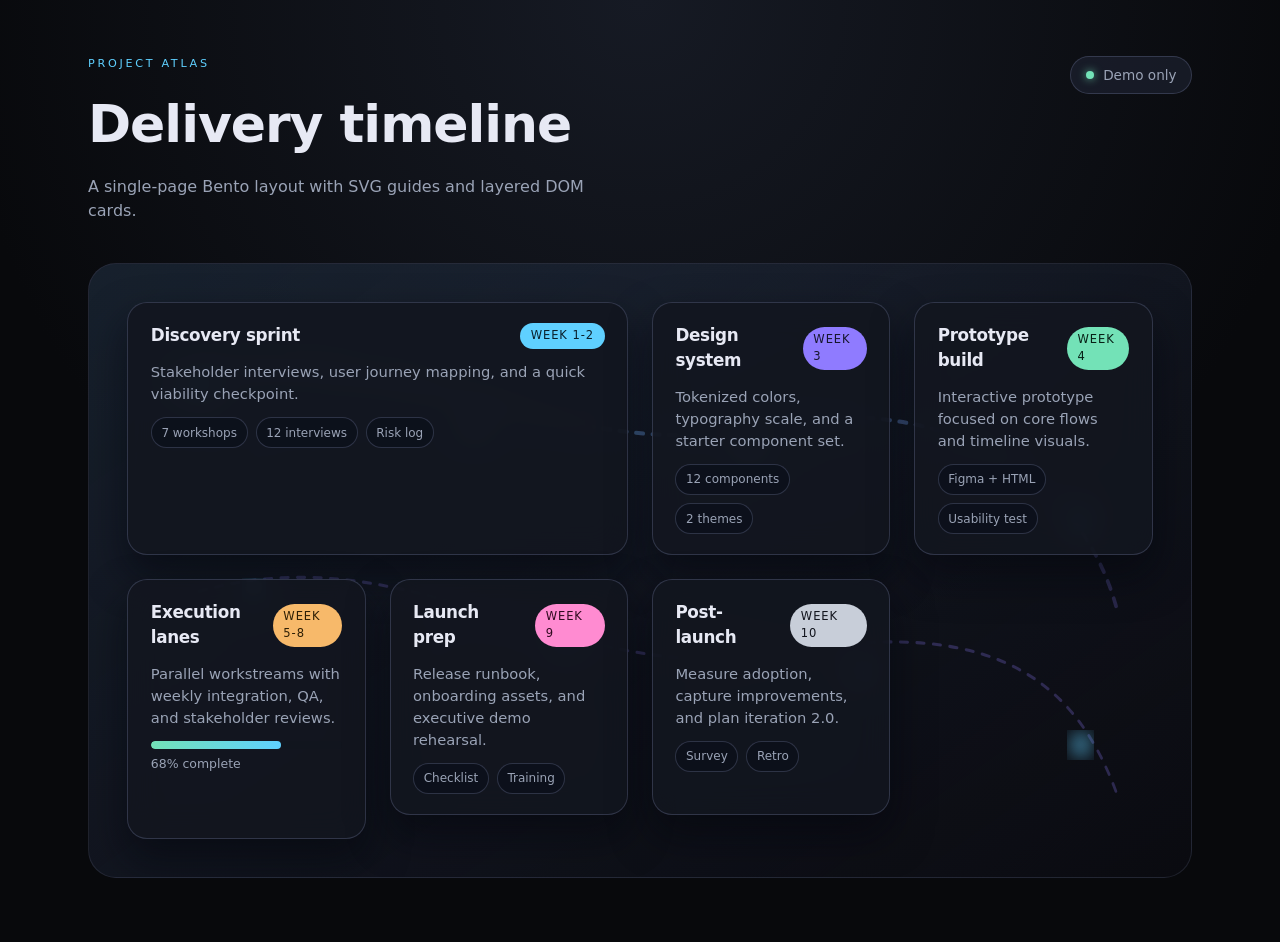
==== index.html @ 45e87249 "Add initial implementation of interactive timeline for ERP project - Created index.html to structure" ====
<!doctype html>
<html lang="en">
  <head>
    <meta charset="UTF-8" />
    <meta name="viewport" content="width=device-width, initial-scale=1" />
    <title>Timeline Bento Demo</title>
    <link rel="stylesheet" href="styles.css" />
  </head>
  <body>
    <div class="page">
      <header class="page__header">
        <div>
          <p class="eyebrow">Project Atlas</p>
          <h1>Delivery timeline</h1>
          <p class="subtitle">
            A single-page Bento layout with SVG guides and layered DOM cards.
          </p>
        </div>
        <div class="status">
          <span class="status__dot" aria-hidden="true"></span>
          <span class="status__text">Demo only</span>
        </div>
      </header>

      <main class="bento">
        <section class="bento__canvas" aria-hidden="true">
          <svg
            class="timeline-svg"
            viewBox="0 0 1200 600"
            preserveAspectRatio="none"
          >
            <defs>
              <linearGradient id="glow" x1="0" x2="1" y1="0" y2="1">
                <stop offset="0%" stop-color="#5fd0ff" stop-opacity="0.8" />
                <stop offset="100%" stop-color="#8f7bff" stop-opacity="0.3" />
              </linearGradient>
              <filter id="soft-blur" x="-20%" y="-20%" width="140%" height="140%">
                <feGaussianBlur in="SourceGraphic" stdDeviation="10" />
              </filter>
            </defs>
            <path
              class="timeline-svg__path"
              d="M 80 120 C 320 60, 520 200, 720 160 S 1080 200, 1120 340"
            />
            <path
              class="timeline-svg__path timeline-svg__path--secondary"
              d="M 120 320 C 360 260, 520 420, 760 380 S 1080 420, 1120 520"
            />
            <circle class="timeline-svg__node" cx="120" cy="120" r="10" />
            <circle class="timeline-svg__node" cx="420" cy="160" r="8" />
            <circle class="timeline-svg__node" cx="720" cy="180" r="9" />
            <circle class="timeline-svg__node" cx="1080" cy="250" r="10" />
            <circle class="timeline-svg__node" cx="180" cy="320" r="9" />
            <circle class="timeline-svg__node" cx="520" cy="370" r="8" />
            <circle class="timeline-svg__node" cx="840" cy="400" r="9" />
            <circle class="timeline-svg__node" cx="1080" cy="470" r="10" />
            <rect
              class="timeline-svg__glow"
              x="0"
              y="0"
              width="1200"
              height="600"
            />
          </svg>
        </section>

        <section class="bento__cards" aria-label="Timeline snapshots">
          <article class="card card--wide">
            <header class="card__header">
              <h2>Discovery sprint</h2>
              <span class="pill pill--blue">Week 1-2</span>
            </header>
            <p class="card__body">
              Stakeholder interviews, user journey mapping, and a quick viability
              checkpoint.
            </p>
            <div class="card__footer">
              <span class="chip">7 workshops</span>
              <span class="chip">12 interviews</span>
              <span class="chip">Risk log</span>
            </div>
          </article>

          <article class="card">
            <header class="card__header">
              <h2>Design system</h2>
              <span class="pill pill--purple">Week 3</span>
            </header>
            <p class="card__body">
              Tokenized colors, typography scale, and a starter component set.
            </p>
            <div class="card__footer">
              <span class="chip">12 components</span>
              <span class="chip">2 themes</span>
            </div>
          </article>

          <article class="card">
            <header class="card__header">
              <h2>Prototype build</h2>
              <span class="pill pill--green">Week 4</span>
            </header>
            <p class="card__body">
              Interactive prototype focused on core flows and timeline visuals.
            </p>
            <div class="card__footer">
              <span class="chip">Figma + HTML</span>
              <span class="chip">Usability test</span>
            </div>
          </article>

          <article class="card card--tall">
            <header class="card__header">
              <h2>Execution lanes</h2>
              <span class="pill pill--amber">Week 5-8</span>
            </header>
            <p class="card__body">
              Parallel workstreams with weekly integration, QA, and stakeholder
              reviews.
            </p>
            <div class="card__progress">
              <div class="card__progress-bar">
                <span data-width="68%"></span>
              </div>
              <span class="card__progress-label">68% complete</span>
            </div>
          </article>

          <article class="card">
            <header class="card__header">
              <h2>Launch prep</h2>
              <span class="pill pill--pink">Week 9</span>
            </header>
            <p class="card__body">
              Release runbook, onboarding assets, and executive demo rehearsal.
            </p>
            <div class="card__footer">
              <span class="chip">Checklist</span>
              <span class="chip">Training</span>
            </div>
          </article>

          <article class="card">
            <header class="card__header">
              <h2>Post-launch</h2>
              <span class="pill pill--gray">Week 10</span>
            </header>
            <p class="card__body">
              Measure adoption, capture improvements, and plan iteration 2.0.
            </p>
            <div class="card__footer">
              <span class="chip">Survey</span>
              <span class="chip">Retro</span>
            </div>
          </article>
        </section>
      </main>
    </div>

    <script type="module" src="main.js"></script>
  </body>
</html>
---- styles.css ----
@layer reset, base, layout, components, utilities;

@layer reset {
  *,
  *::before,
  *::after {
    box-sizing: border-box;
  }

  * {
    margin: 0;
    padding: 0;
  }

  body {
    min-height: 100vh;
  }

  img,
  svg {
    display: block;
    max-width: 100%;
  }
}

@layer base {
  :root {
    color-scheme: dark;
    --bg: #0b0c10;
    --panel: rgba(19, 22, 31, 0.88);
    --panel-soft: rgba(30, 35, 50, 0.65);
    --border: rgba(120, 130, 170, 0.3);
    --text: #e7e9f4;
    --muted: #9aa3b6;
    --accent-blue: #5fd0ff;
    --accent-purple: #8f7bff;
    --accent-green: #73e2b7;
    --accent-amber: #f7b96a;
    --accent-pink: #ff8bd1;
    --shadow: 0 20px 40px rgba(3, 5, 12, 0.55);
    font-family: "Inter", "Segoe UI", system-ui, sans-serif;
  }

  body {
    background: radial-gradient(circle at top, #161a24, #08090c 60%);
    color: var(--text);
    line-height: 1.5;
  }

  h1,
  h2 {
    letter-spacing: -0.02em;
  }

  h1 {
    font-size: clamp(2rem, 3vw + 1rem, 3.25rem);
  }

  h2 {
    font-size: 1.05rem;
  }

  p {
    color: var(--muted);
  }
}

@layer layout {
  .page {
    max-width: 1200px;
    margin: 0 auto;
    padding: 3.5rem clamp(1.5rem, 4vw, 3rem) 4rem;
  }

  .page__header {
    display: flex;
    justify-content: space-between;
    align-items: flex-start;
    gap: 2rem;
    margin-bottom: 2.5rem;
  }

  .bento {
    position: relative;
    display: grid;
    border-radius: 28px;
    padding: clamp(1.5rem, 3vw, 2.5rem);
    background: linear-gradient(145deg, rgba(25, 30, 45, 0.6), transparent);
    border: 1px solid rgba(120, 130, 170, 0.2);
    overflow: hidden;
  }

  .bento__canvas {
    position: absolute;
    inset: 0;
    z-index: 0;
  }

  .bento__cards {
    position: relative;
    z-index: 1;
    display: grid;
    gap: 1.5rem;
    grid-template-columns: repeat(auto-fit, minmax(220px, 1fr));
  }
}

@layer components {
  .eyebrow {
    text-transform: uppercase;
    letter-spacing: 0.24em;
    font-size: 0.7rem;
    color: var(--accent-blue);
    margin-bottom: 0.75rem;
  }

  .subtitle {
    max-width: 32rem;
    margin-top: 0.75rem;
  }

  .status {
    display: inline-flex;
    align-items: center;
    gap: 0.6rem;
    padding: 0.5rem 0.9rem;
    border-radius: 999px;
    background: var(--panel-soft);
    border: 1px solid var(--border);
    font-size: 0.85rem;
    color: var(--muted);
  }

  .status__dot {
    width: 0.5rem;
    height: 0.5rem;
    border-radius: 50%;
    background: var(--accent-green);
    box-shadow: 0 0 8px rgba(115, 226, 183, 0.8);
  }

  .card {
    display: flex;
    flex-direction: column;
    gap: 0.75rem;
    background: var(--panel);
    border-radius: 20px;
    padding: 1.25rem 1.4rem;
    border: 1px solid var(--border);
    box-shadow: var(--shadow);
    -webkit-backdrop-filter: blur(16px);
    backdrop-filter: blur(16px);
  }

  .card--wide {
    grid-column: span 2;
  }

  .card--tall {
    grid-row: span 2;
  }

  .card__header {
    display: flex;
    align-items: center;
    justify-content: space-between;
    gap: 0.75rem;
  }

  .card__body {
    font-size: 0.92rem;
  }

  .pill {
    padding: 0.2rem 0.6rem;
    border-radius: 999px;
    font-size: 0.72rem;
    border: 1px solid transparent;
    text-transform: uppercase;
    letter-spacing: 0.08em;
  }

  .pill--blue {
    color: #0a1f2b;
    background: var(--accent-blue);
  }

  .pill--purple {
    color: #16162c;
    background: var(--accent-purple);
  }

  .pill--green {
    color: #072016;
    background: var(--accent-green);
  }

  .pill--amber {
    color: #2e1f05;
    background: var(--accent-amber);
  }

  .pill--pink {
    color: #2f0a1f;
    background: var(--accent-pink);
  }

  .pill--gray {
    color: #12141d;
    background: #c8ced9;
  }

  .card__footer {
    display: flex;
    flex-wrap: wrap;
    gap: 0.5rem;
  }

  .chip {
    padding: 0.35rem 0.6rem;
    border-radius: 999px;
    border: 1px solid var(--border);
    background: rgba(12, 16, 26, 0.7);
    font-size: 0.75rem;
    color: var(--muted);
  }

  .card__progress {
    display: flex;
    flex-direction: column;
    gap: 0.4rem;
  }

  .card__progress-bar {
    position: relative;
    height: 8px;
    border-radius: 999px;
    background: rgba(18, 22, 32, 0.8);
    overflow: hidden;
  }

  .card__progress-bar span {
    position: absolute;
    inset: 0;
    width: 0;
    background: linear-gradient(90deg, var(--accent-green), var(--accent-blue));
    border-radius: 999px;
  }

  .card__progress-label {
    font-size: 0.78rem;
    color: var(--muted);
  }

  .timeline-svg {
    width: 100%;
    height: 100%;
  }

  .timeline-svg__path {
    fill: none;
    stroke: url(#glow);
    stroke-width: 4;
    stroke-linecap: round;
    stroke-dasharray: 8 10;
    opacity: 0.7;
  }

  .timeline-svg__path--secondary {
    stroke: rgba(143, 123, 255, 0.5);
    stroke-width: 3;
    opacity: 0.5;
  }

  .timeline-svg__node {
    fill: var(--accent-blue);
    opacity: 0.85;
    filter: url(#soft-blur);
  }

  .timeline-svg__glow {
    fill: url(#glow);
    opacity: 0.07;
  }
}

@layer utilities {
  @media (max-width: 900px) {
    .page__header {
      flex-direction: column;
      align-items: flex-start;
    }
  }

  @media (max-width: 760px) {
    .card--wide {
      grid-column: auto;
    }

    .card--tall {
      grid-row: auto;
    }
  }
}
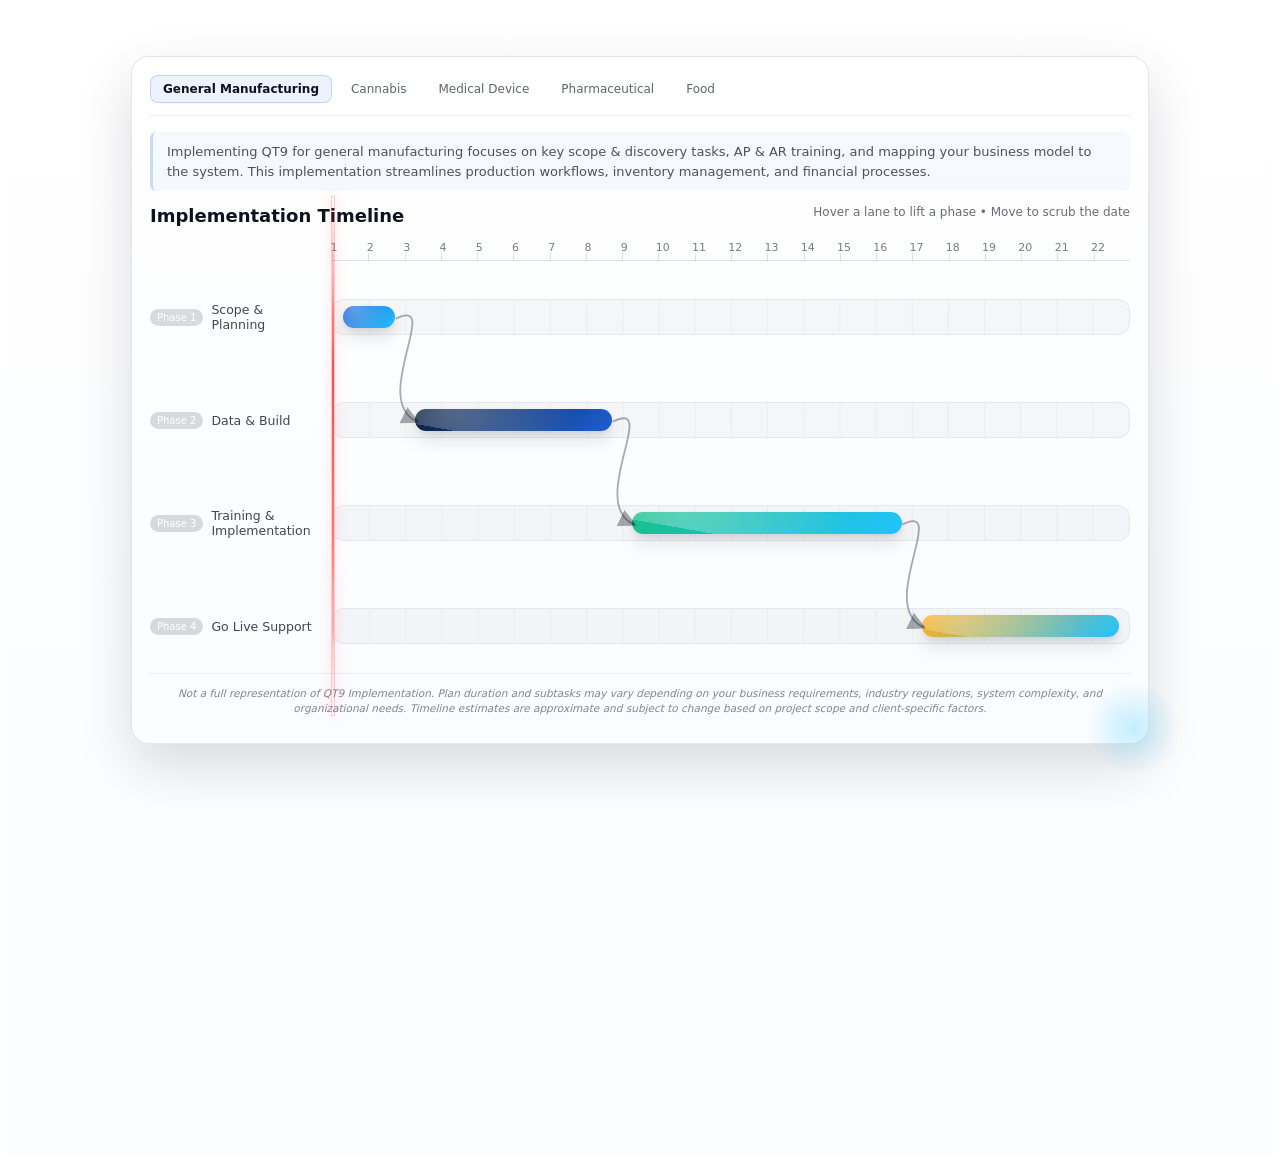
==== commit 813b6a4a: "Refactor ERP implementation timeline interface and enhance functionality - Updated index.html to ref" ====
--- a/index.html
+++ b/index.html
@@ -3,158 +3,119 @@
   <head>
     <meta charset="UTF-8" />
     <meta name="viewport" content="width=device-width, initial-scale=1" />
-    <title>Timeline Bento Demo</title>
+    <title>ERP Implementation Timeline</title>
     <link rel="stylesheet" href="styles.css" />
   </head>
   <body>
-    <div class="page">
-      <header class="page__header">
-        <div>
-          <p class="eyebrow">Project Atlas</p>
-          <h1>Delivery timeline</h1>
-          <p class="subtitle">
-            A single-page Bento layout with SVG guides and layered DOM cards.
-          </p>
+    <div class="qt9-page-wrap">
+      <div class="qt9-timeline-card" role="img" aria-label="Interactive implementation timeline mockup with four phases across weeks.">
+        <div class="qt9-tabs">
+          <button class="qt9-tab active" data-type="general">General Manufacturing</button>
+          <button class="qt9-tab" data-type="cannabis">Cannabis</button>
+          <button class="qt9-tab" data-type="medical">Medical Device</button>
+          <button class="qt9-tab" data-type="pharma">Pharmaceutical</button>
+          <button class="qt9-tab" data-type="food">Food</button>
         </div>
-        <div class="status">
-          <span class="status__dot" aria-hidden="true"></span>
-          <span class="status__text">Demo only</span>
+        <div class="qt9-description" id="implementation-description">
+          <!-- Dynamically populated -->
         </div>
-      </header>
+        <div class="qt9-card-header">
+          <div class="qt9-title">Implementation Timeline</div>
+          <div class="qt9-subtitle">Hover a lane to lift a phase • Move to scrub the date</div>
+        </div>
 
-      <main class="bento">
-        <section class="bento__canvas" aria-hidden="true">
-          <svg
-            class="timeline-svg"
-            viewBox="0 0 1200 600"
-            preserveAspectRatio="none"
-          >
-            <defs>
-              <linearGradient id="glow" x1="0" x2="1" y1="0" y2="1">
-                <stop offset="0%" stop-color="#5fd0ff" stop-opacity="0.8" />
-                <stop offset="100%" stop-color="#8f7bff" stop-opacity="0.3" />
-              </linearGradient>
-              <filter id="soft-blur" x="-20%" y="-20%" width="140%" height="140%">
-                <feGaussianBlur in="SourceGraphic" stdDeviation="10" />
-              </filter>
-            </defs>
-            <path
-              class="timeline-svg__path"
-              d="M 80 120 C 320 60, 520 200, 720 160 S 1080 200, 1120 340"
-            />
-            <path
-              class="timeline-svg__path timeline-svg__path--secondary"
-              d="M 120 320 C 360 260, 520 420, 760 380 S 1080 420, 1120 520"
-            />
-            <circle class="timeline-svg__node" cx="120" cy="120" r="10" />
-            <circle class="timeline-svg__node" cx="420" cy="160" r="8" />
-            <circle class="timeline-svg__node" cx="720" cy="180" r="9" />
-            <circle class="timeline-svg__node" cx="1080" cy="250" r="10" />
-            <circle class="timeline-svg__node" cx="180" cy="320" r="9" />
-            <circle class="timeline-svg__node" cx="520" cy="370" r="8" />
-            <circle class="timeline-svg__node" cx="840" cy="400" r="9" />
-            <circle class="timeline-svg__node" cx="1080" cy="470" r="10" />
-            <rect
-              class="timeline-svg__glow"
-              x="0"
-              y="0"
-              width="1200"
-              height="600"
-            />
-          </svg>
-        </section>
+        <!-- Week ticks (start inline with the chart lanes) -->
+        <div class="qt9-axis" aria-hidden="true">
+          <div class="qt9-axis-spacer"></div>
+          <div class="qt9-ticks" id="week-ticks">
+            <!-- Dynamically generated -->
+          </div>
+        </div>
 
-        <section class="bento__cards" aria-label="Timeline snapshots">
-          <article class="card card--wide">
-            <header class="card__header">
-              <h2>Discovery sprint</h2>
-              <span class="pill pill--blue">Week 1-2</span>
-            </header>
-            <p class="card__body">
-              Stakeholder interviews, user journey mapping, and a quick viability
-              checkpoint.
-            </p>
-            <div class="card__footer">
-              <span class="chip">7 workshops</span>
-              <span class="chip">12 interviews</span>
-              <span class="chip">Risk log</span>
+        <!-- Bars -->
+        <div class="qt9-bars">
+          <div class="qt9-row">
+            <div class="qt9-label">
+              <span class="qt9-bar-chip">Phase 1</span>
+              Scope &amp; Planning
             </div>
-          </article>
+            <div class="qt9-lane" data-phase="1">
+              <!-- Phase 1: 2 weeks -->
+              <div class="qt9-swimlane-hitbox" style="--start:0; --span:2;" aria-hidden="true"></div>
+              <div class="qt9-bar bar-1" style="--start:0; --span:2;">
+                <div class="qt9-bar-glint" aria-hidden="true"></div>
+              </div>
+              <div class="qt9-subtasks" data-phase="1">
+                <!-- Dynamically populated -->
+              </div>
+            </div>
+          </div>
 
-          <article class="card">
-            <header class="card__header">
-              <h2>Design system</h2>
-              <span class="pill pill--purple">Week 3</span>
-            </header>
-            <p class="card__body">
-              Tokenized colors, typography scale, and a starter component set.
-            </p>
-            <div class="card__footer">
-              <span class="chip">12 components</span>
-              <span class="chip">2 themes</span>
+          <div class="qt9-row">
+            <div class="qt9-label">
+              <span class="qt9-bar-chip">Phase 2</span>
+              Data &amp; Build
             </div>
-          </article>
+            <div class="qt9-lane" data-phase="2">
+              <!-- Phase 2: 6 weeks -->
+              <div class="qt9-swimlane-hitbox" style="--start:2; --span:6;" aria-hidden="true"></div>
+              <div class="qt9-bar bar-2" style="--start:2; --span:6;">
+                <div class="qt9-bar-glint" aria-hidden="true"></div>
+              </div>
+              <div class="qt9-subtasks" data-phase="2">
+                <!-- Dynamically populated -->
+              </div>
+            </div>
+          </div>
 
-          <article class="card">
-            <header class="card__header">
-              <h2>Prototype build</h2>
-              <span class="pill pill--green">Week 4</span>
-            </header>
-            <p class="card__body">
-              Interactive prototype focused on core flows and timeline visuals.
-            </p>
-            <div class="card__footer">
-              <span class="chip">Figma + HTML</span>
-              <span class="chip">Usability test</span>
+          <div class="qt9-row">
+            <div class="qt9-label">
+              <span class="qt9-bar-chip">Phase 3</span>
+              Training &amp; Implementation
             </div>
-          </article>
+            <div class="qt9-lane" data-phase="3">
+              <!-- Phase 3: 8 weeks -->
+              <div class="qt9-swimlane-hitbox" style="--start:8; --span:8;" aria-hidden="true"></div>
+              <div class="qt9-bar bar-3" style="--start:8; --span:8;">
+                <div class="qt9-bar-glint" aria-hidden="true"></div>
+              </div>
+              <div class="qt9-subtasks" data-phase="3">
+                <!-- Dynamically populated -->
+              </div>
+            </div>
+          </div>
 
-          <article class="card card--tall">
-            <header class="card__header">
-              <h2>Execution lanes</h2>
-              <span class="pill pill--amber">Week 5-8</span>
-            </header>
-            <p class="card__body">
-              Parallel workstreams with weekly integration, QA, and stakeholder
-              reviews.
-            </p>
-            <div class="card__progress">
-              <div class="card__progress-bar">
-                <span data-width="68%"></span>
+          <div class="qt9-row">
+            <div class="qt9-label">
+              <span class="qt9-bar-chip">Phase 4</span>
+              Go Live Support
+            </div>
+            <div class="qt9-lane" data-phase="4">
+              <!-- Phase 4: 6 weeks -->
+              <div class="qt9-swimlane-hitbox" style="--start:16; --span:6;" aria-hidden="true"></div>
+              <div class="qt9-bar bar-4" style="--start:16; --span:6;">
+                <div class="qt9-bar-glint" aria-hidden="true"></div>
               </div>
-              <span class="card__progress-label">68% complete</span>
+              <div class="qt9-subtasks" data-phase="4">
+                <!-- Dynamically populated -->
+              </div>
             </div>
-          </article>
+          </div>
+        </div>
 
-          <article class="card">
-            <header class="card__header">
-              <h2>Launch prep</h2>
-              <span class="pill pill--pink">Week 9</span>
-            </header>
-            <p class="card__body">
-              Release runbook, onboarding assets, and executive demo rehearsal.
-            </p>
-            <div class="card__footer">
-              <span class="chip">Checklist</span>
-              <span class="chip">Training</span>
-            </div>
-          </article>
+        <!-- Cursor-tracking progress line -->
+        <div class="qt9-progress-line" aria-hidden="true"></div>
 
-          <article class="card">
-            <header class="card__header">
-              <h2>Post-launch</h2>
-              <span class="pill pill--gray">Week 10</span>
-            </header>
-            <p class="card__body">
-              Measure adoption, capture improvements, and plan iteration 2.0.
-            </p>
-            <div class="card__footer">
-              <span class="chip">Survey</span>
-              <span class="chip">Retro</span>
-            </div>
-          </article>
-        </section>
-      </main>
+        <!-- Dependency arrows (always visible; auto-tracks bar positions) -->
+        <svg class="qt9-deps" aria-hidden="true"></svg>
+
+        <div class="qt9-bg-grid" aria-hidden="true"></div>
+        <div class="qt9-corner-dot" aria-hidden="true"></div>
+        
+        <div class="qt9-footer-text">
+          Not a full representation of QT9 Implementation. Plan duration and subtasks may vary depending on your business requirements, industry regulations, system complexity, and organizational needs. Timeline estimates are approximate and subject to change based on project scope and client-specific factors.
+        </div>
+      </div>
     </div>
 
     <script type="module" src="main.js"></script>
--- a/styles.css
+++ b/styles.css
@@ -1,304 +1,496 @@
-@layer reset, base, layout, components, utilities;
-
-@layer reset {
-  *,
-  *::before,
-  *::after {
-    box-sizing: border-box;
+/* ============================================================
+   QT9 Bento Gantt Mock Timeline
+   ============================================================ */
+.qt9-page-wrap {
+  display: flex;
+  justify-content: center;
+  padding-top: 48px;
+  padding-bottom: 200px;
+  min-height: 100vh;
+  background: linear-gradient(180deg, #ffffff 0%, #fbfcff 100%);
+}
+
+.qt9-timeline-card {
+  --card-w: 980px;
+  --card-h: 650px;
+  --weeks: 22;
+
+  /* Layout constants (JS reads these) */
+  --label-col: 170px;
+  --col-gap: 12px;
+  --card-pad: 18px;
+
+  /* QT9-ish palette */
+  --qt9-navy: #0b1f3b;
+  --qt9-blue: #1c5fd4;
+  --qt9-cyan: #22c3ff;
+  --qt9-green: #18c08a;
+  --qt9-amber: #ffb020;
+
+  --ink: #0b1220;
+  --muted: rgba(11, 18, 32, 0.62);
+  --line: rgba(15, 23, 42, 0.12);
+
+  width: var(--card-w);
+  height: var(--card-h);
+  max-height: var(--card-h);
+  position: relative;
+  border-radius: 18px;
+  padding: var(--card-pad);
+  background: linear-gradient(180deg, #ffffff 0%, #fbfcff 100%);
+  border: 1px solid rgba(15, 23, 42, 0.10);
+  box-shadow: 0 22px 55px rgba(2, 8, 23, 0.14);
+  overflow: visible;
+  display: flex;
+  flex-direction: column;
+
+  /* 3D stage */
+  perspective: 900px;
+  transform-style: preserve-3d;
+}
+
+.qt9-tabs {
+  display: flex;
+  gap: 6px;
+  margin-bottom: 16px;
+  padding-bottom: 12px;
+  border-bottom: 1px solid rgba(15, 23, 42, 0.08);
+  position: relative;
+  z-index: 6;
+  flex-wrap: wrap;
+}
+
+.qt9-tab {
+  font-family: system-ui, -apple-system, Segoe UI, Roboto, Arial, sans-serif;
+  font-size: 12px;
+  font-weight: 500;
+  color: rgba(11, 18, 32, 0.65);
+  background: transparent;
+  border: 1px solid transparent;
+  border-radius: 8px;
+  padding: 6px 12px;
+  cursor: pointer;
+  transition: all 200ms cubic-bezier(0.2, 0.8, 0.2, 1);
+  position: relative;
+}
+
+.qt9-tab:hover {
+  color: rgba(11, 18, 32, 0.85);
+  background: rgba(15, 23, 42, 0.04);
+}
+
+.qt9-tab.active {
+  color: var(--ink);
+  background: rgba(28, 95, 212, 0.08);
+  border-color: rgba(28, 95, 212, 0.2);
+  font-weight: 600;
+}
+
+.qt9-description {
+  font-family: system-ui, -apple-system, Segoe UI, Roboto, Arial, sans-serif;
+  font-size: 13px;
+  line-height: 1.5;
+  color: rgba(11, 18, 32, 0.72);
+  background: rgba(28, 95, 212, 0.04);
+  border-left: 3px solid rgba(28, 95, 212, 0.2);
+  border-radius: 6px;
+  padding: 10px 14px;
+  margin-bottom: 14px;
+  position: relative;
+  z-index: 6;
+  transition: opacity 200ms ease, transform 200ms ease;
+}
+
+.qt9-card-header {
+  display: flex;
+  justify-content: space-between;
+  gap: 12px;
+  margin-bottom: 10px;
+  position: relative;
+  z-index: 6;
+}
+
+.qt9-title {
+  font-family: system-ui, -apple-system, Segoe UI, Roboto, Arial, sans-serif;
+  font-weight: 700;
+  font-size: 18px;
+  color: var(--ink);
+}
+
+.qt9-subtitle {
+  font-family: system-ui, -apple-system, Segoe UI, Roboto, Arial, sans-serif;
+  font-size: 12px;
+  color: var(--muted);
+  white-space: nowrap;
+}
+
+.qt9-footer-text {
+  font-family: system-ui, -apple-system, Segoe UI, Roboto, Arial, sans-serif;
+  font-size: 10.5px;
+  line-height: 1.5;
+  color: rgba(11, 18, 32, 0.5);
+  text-align: center;
+  margin-top: auto;
+  padding-top: 12px;
+  padding-bottom: 8px;
+  padding-left: 16px;
+  padding-right: 16px;
+  border-top: 1px solid rgba(15, 23, 42, 0.06);
+  position: relative;
+  z-index: 6;
+  font-style: italic;
+  flex-shrink: 0;
+  max-width: 100%;
+}
+
+/* Axis aligns to the same label column as the rows */
+.qt9-axis {
+  display: grid;
+  grid-template-columns: var(--label-col) 1fr;
+  column-gap: var(--col-gap);
+  margin-bottom: 10px;
+  position: relative;
+  z-index: 6;
+}
+
+.qt9-axis-spacer {
+  height: 1px;
+}
+
+.qt9-ticks {
+  display: grid;
+  grid-template-columns: repeat(var(--weeks), 1fr);
+  border-bottom: 1px solid var(--line);
+  padding-bottom: 6px;
+}
+
+.qt9-tick {
+  position: relative;
+  height: 18px;
+}
+
+.qt9-tick::before {
+  content: "";
+  position: absolute;
+  left: 0;
+  bottom: -7px;
+  width: 1px;
+  height: 8px;
+  background: var(--line);
+}
+
+.qt9-tick span {
+  position: absolute;
+  left: 0;
+  bottom: 0;
+  transform: translateX(-20%);
+  font-family: system-ui, -apple-system, Segoe UI, Roboto, Arial, sans-serif;
+  font-size: 11px;
+  color: rgba(11, 18, 32, 0.55);
+}
+
+.qt9-bars {
+  display: grid;
+  gap: 10px;
+  flex: 1;
+  overflow: visible;
+  position: relative;
+  z-index: 7;
+  isolation: isolate;
+  cursor: crosshair;
+}
+
+.qt9-row {
+  display: grid;
+  grid-template-columns: var(--label-col) 1fr;
+  column-gap: var(--col-gap);
+  align-items: center;
+}
+
+.qt9-label {
+  font-family: system-ui, -apple-system, Segoe UI, Roboto, Arial, sans-serif;
+  font-size: 12.5px;
+  color: rgba(11, 18, 32, 0.78);
+  display: flex;
+  align-items: center;
+  gap: 8px;
+}
+
+.qt9-lane {
+  position: relative;
+  height: 34px;
+  border-radius: 12px;
+  background: rgba(15, 23, 42, 0.03);
+  border: 1px solid rgba(15, 23, 42, 0.06);
+  overflow: visible;
+  z-index: 1;
+  transition: margin-bottom 400ms cubic-bezier(0.2, 0.8, 0.2, 1);
+  margin-bottom: 0;
+}
+
+.qt9-lane.expanded {
+  margin-bottom: 120px;
+}
+
+.qt9-lane::before {
+  content: "";
+  position: absolute;
+  inset: 0;
+  background: linear-gradient(to right, rgba(15, 23, 42, 0.08) 1px, transparent 1px);
+  background-size: calc(100% / var(--weeks)) 100%;
+  opacity: 0.55;
+  pointer-events: none;
+}
+
+/* Swimlane hitbox - invisible interactive area spanning phase timespan */
+.qt9-swimlane-hitbox {
+  position: absolute;
+  top: 0;
+  bottom: 0;
+  left: calc((100% / var(--weeks)) * var(--start) + 10px);
+  width: calc((100% / var(--weeks)) * var(--span) - 20px);
+  z-index: 6;
+  cursor: pointer;
+  pointer-events: auto;
+  transition: left 600ms cubic-bezier(0.2, 0.8, 0.2, 1),
+    width 600ms cubic-bezier(0.2, 0.8, 0.2, 1);
+  /* Optional: uncomment for debugging */
+  /* background: rgba(255, 0, 0, 0.1); */
+}
+
+.qt9-bar {
+  position: absolute;
+  top: 6px;
+  bottom: 6px;
+  left: calc((100% / var(--weeks)) * var(--start) + 10px);
+  width: calc((100% / var(--weeks)) * var(--span) - 20px);
+  border-radius: 12px;
+
+  box-shadow: 0 10px 18px rgba(2, 8, 23, 0.10), 0 2px 6px rgba(2, 8, 23, 0.08);
+
+  transform: translateZ(0);
+  transform-style: preserve-3d;
+  transform-origin: 50% 50%;
+
+  transition: transform 380ms cubic-bezier(0.2, 0.8, 0.2, 1),
+    box-shadow 380ms cubic-bezier(0.2, 0.8, 0.2, 1),
+    filter 380ms cubic-bezier(0.2, 0.8, 0.2, 1),
+    left 600ms cubic-bezier(0.2, 0.8, 0.2, 1),
+    width 600ms cubic-bezier(0.2, 0.8, 0.2, 1);
+  overflow: hidden;
+  z-index: 10;
+}
+
+.bar-1 {
+  background: linear-gradient(135deg, var(--qt9-blue), var(--qt9-cyan));
+}
+
+.bar-2 {
+  background: linear-gradient(135deg, var(--qt9-navy), var(--qt9-blue));
+}
+
+.bar-3 {
+  background: linear-gradient(135deg, var(--qt9-green), var(--qt9-cyan));
+}
+
+.bar-4 {
+  background: linear-gradient(135deg, var(--qt9-amber), var(--qt9-cyan));
+}
+
+/* Independent bar tilt forward: triggered by X-coordinate hover */
+.qt9-bar.hovered {
+  filter: saturate(1.05) contrast(1.02);
+  box-shadow: 0 16px 30px rgba(2, 8, 23, 0.14), 0 6px 14px rgba(2, 8, 23, 0.10);
+}
+
+.bar-1.hovered {
+  transform: rotateX(8deg) rotateY(-2deg) translateZ(28px) scale(1.02);
+}
+
+.bar-2.hovered {
+  transform: rotateX(8deg) rotateY(2deg) translateZ(28px) scale(1.02);
+}
+
+.bar-3.hovered {
+  transform: rotateX(7deg) rotateY(-2deg) translateZ(28px) scale(1.02);
+}
+
+.bar-4.hovered {
+  transform: rotateX(9deg) rotateY(2deg) translateZ(28px) scale(1.02);
+}
+
+.qt9-bar-chip {
+  font-family: system-ui, -apple-system, Segoe UI, Roboto, Arial, sans-serif;
+  font-size: 10px;
+  color: white;
+  background: rgba(11, 18, 32, 0.15);
+  padding: 3px 7px;
+  border-radius: 999px;
+  white-space: nowrap;
+  flex-shrink: 0;
+  transition: background 380ms cubic-bezier(0.2, 0.8, 0.2, 1),
+    box-shadow 380ms cubic-bezier(0.2, 0.8, 0.2, 1),
+    transform 380ms cubic-bezier(0.2, 0.8, 0.2, 1);
+}
+
+.qt9-bar-chip.active {
+  background: rgba(28, 95, 212, 0.25);
+  box-shadow: 0 2px 8px rgba(28, 95, 212, 0.3);
+  transform: scale(1.05);
+}
+
+.qt9-bar-glint {
+  position: absolute;
+  inset: -40% -30%;
+  background: radial-gradient(circle at 30% 30%, rgba(255, 255, 255, 0.55), transparent 55%);
+  transform: rotate(10deg) translateZ(2px);
+  opacity: 0.55;
+  pointer-events: none;
+  transition: transform 380ms cubic-bezier(0.2, 0.8, 0.2, 1),
+    opacity 380ms cubic-bezier(0.2, 0.8, 0.2, 1);
+}
+
+.qt9-bar.hovered .qt9-bar-glint {
+  transform: rotate(18deg) translateX(10%) translateZ(2px);
+  opacity: 0.75;
+}
+
+/* Cursor-tracking progress line */
+.qt9-progress-line {
+  position: absolute;
+  top: 140px;
+  bottom: 28px;
+  width: 2px;
+  left: 0;
+  transform: translateX(var(--cursor-x, 0px));
+  background: linear-gradient(
+    to bottom,
+    rgba(255, 77, 79, 0),
+    rgba(255, 77, 79, 1),
+    rgba(255, 120, 117, 1),
+    rgba(255, 77, 79, 0)
+  );
+  box-shadow: 0 0 0 1px rgba(255, 77, 79, 0.25), 0 0 12px rgba(255, 77, 79, 0.45);
+  transition: transform 180ms cubic-bezier(0.4, 0, 0.2, 1);
+  z-index: 8;
+  pointer-events: none;
+}
+
+/* Dependency arrows overlay (always visible) */
+.qt9-deps {
+  position: absolute;
+  inset: 0;
+  width: 100%;
+  height: 100%;
+  z-index: 9; /* above lanes, below bars */
+  pointer-events: none;
+}
+
+.qt9-bg-grid {
+  position: absolute;
+  inset: 0;
+  pointer-events: none;
+  opacity: 0.25;
+  z-index: 1;
+}
+
+.qt9-corner-dot {
+  position: absolute;
+  right: -40px;
+  bottom: -40px;
+  width: 110px;
+  height: 110px;
+  border-radius: 50%;
+  background: radial-gradient(circle, rgba(34, 195, 255, 0.25), transparent 60%);
+  z-index: 2;
+}
+
+/* Subtasks panel */
+.qt9-subtasks {
+  position: absolute;
+  top: 100%;
+  left: 0;
+  right: 0;
+  margin-top: 10px;
+  padding: 0;
+  background: rgba(255, 255, 255, 0.95);
+  border: 1px solid rgba(15, 23, 42, 0.08);
+  border-radius: 12px;
+  box-shadow: 0 8px 24px rgba(2, 8, 23, 0.08);
+  display: grid;
+  grid-template-columns: repeat(auto-fit, minmax(140px, 1fr));
+  gap: 8px;
+  opacity: 0;
+  transform: translateY(-8px) scale(0.98);
+  pointer-events: none;
+  transition: opacity 400ms cubic-bezier(0.2, 0.8, 0.2, 1),
+    transform 400ms cubic-bezier(0.2, 0.8, 0.2, 1),
+    padding 400ms cubic-bezier(0.2, 0.8, 0.2, 1),
+    max-height 400ms cubic-bezier(0.2, 0.8, 0.2, 1);
+  z-index: 11;
+  max-height: 0;
+  overflow: hidden;
+}
+
+.qt9-lane.expanded .qt9-subtasks {
+  opacity: 1;
+  transform: translateY(0) scale(1);
+  pointer-events: auto;
+  max-height: 200px;
+  padding: 12px 14px;
+}
+
+.qt9-subtask {
+  font-family: system-ui, -apple-system, Segoe UI, Roboto, Arial, sans-serif;
+  font-size: 11.5px;
+  color: rgba(11, 18, 32, 0.75);
+  padding: 6px 10px;
+  background: rgba(15, 23, 42, 0.04);
+  border-radius: 6px;
+  border: 1px solid rgba(15, 23, 42, 0.06);
+  transition: background 200ms ease, border-color 200ms ease;
+}
+
+.qt9-subtask:hover {
+  background: rgba(15, 23, 42, 0.08);
+  border-color: rgba(15, 23, 42, 0.12);
+}
+
+.qt9-subtask-industry {
+  background: rgba(28, 95, 212, 0.08);
+  border-color: rgba(28, 95, 212, 0.2);
+  color: rgba(11, 18, 32, 0.85);
+  font-weight: 500;
+  position: relative;
+}
+
+.qt9-subtask-industry::before {
+  content: "•";
+  color: rgba(28, 95, 212, 0.6);
+  font-weight: bold;
+  margin-right: 4px;
+}
+
+.qt9-subtask-industry:hover {
+  background: rgba(28, 95, 212, 0.12);
+  border-color: rgba(28, 95, 212, 0.3);
+}
+
+/* Responsive adjustments */
+@media (max-width: 1024px) {
+  .qt9-timeline-card {
+    --card-w: min(980px, calc(100vw - 2rem));
   }
-
-  * {
-    margin: 0;
-    padding: 0;
+}
+
+@media (max-width: 768px) {
+  .qt9-timeline-card {
+    --card-w: calc(100vw - 2rem);
+    --label-col: 140px;
+    --card-pad: 14px;
   }
 
-  body {
-    min-height: 100vh;
+  .qt9-subtitle {
+    font-size: 11px;
   }
-
-  img,
-  svg {
-    display: block;
-    max-width: 100%;
-  }
-}
-
-@layer base {
-  :root {
-    color-scheme: dark;
-    --bg: #0b0c10;
-    --panel: rgba(19, 22, 31, 0.88);
-    --panel-soft: rgba(30, 35, 50, 0.65);
-    --border: rgba(120, 130, 170, 0.3);
-    --text: #e7e9f4;
-    --muted: #9aa3b6;
-    --accent-blue: #5fd0ff;
-    --accent-purple: #8f7bff;
-    --accent-green: #73e2b7;
-    --accent-amber: #f7b96a;
-    --accent-pink: #ff8bd1;
-    --shadow: 0 20px 40px rgba(3, 5, 12, 0.55);
-    font-family: "Inter", "Segoe UI", system-ui, sans-serif;
-  }
-
-  body {
-    background: radial-gradient(circle at top, #161a24, #08090c 60%);
-    color: var(--text);
-    line-height: 1.5;
-  }
-
-  h1,
-  h2 {
-    letter-spacing: -0.02em;
-  }
-
-  h1 {
-    font-size: clamp(2rem, 3vw + 1rem, 3.25rem);
-  }
-
-  h2 {
-    font-size: 1.05rem;
-  }
-
-  p {
-    color: var(--muted);
-  }
-}
-
-@layer layout {
-  .page {
-    max-width: 1200px;
-    margin: 0 auto;
-    padding: 3.5rem clamp(1.5rem, 4vw, 3rem) 4rem;
-  }
-
-  .page__header {
-    display: flex;
-    justify-content: space-between;
-    align-items: flex-start;
-    gap: 2rem;
-    margin-bottom: 2.5rem;
-  }
-
-  .bento {
-    position: relative;
-    display: grid;
-    border-radius: 28px;
-    padding: clamp(1.5rem, 3vw, 2.5rem);
-    background: linear-gradient(145deg, rgba(25, 30, 45, 0.6), transparent);
-    border: 1px solid rgba(120, 130, 170, 0.2);
-    overflow: hidden;
-  }
-
-  .bento__canvas {
-    position: absolute;
-    inset: 0;
-    z-index: 0;
-  }
-
-  .bento__cards {
-    position: relative;
-    z-index: 1;
-    display: grid;
-    gap: 1.5rem;
-    grid-template-columns: repeat(auto-fit, minmax(220px, 1fr));
-  }
-}
-
-@layer components {
-  .eyebrow {
-    text-transform: uppercase;
-    letter-spacing: 0.24em;
-    font-size: 0.7rem;
-    color: var(--accent-blue);
-    margin-bottom: 0.75rem;
-  }
-
-  .subtitle {
-    max-width: 32rem;
-    margin-top: 0.75rem;
-  }
-
-  .status {
-    display: inline-flex;
-    align-items: center;
-    gap: 0.6rem;
-    padding: 0.5rem 0.9rem;
-    border-radius: 999px;
-    background: var(--panel-soft);
-    border: 1px solid var(--border);
-    font-size: 0.85rem;
-    color: var(--muted);
-  }
-
-  .status__dot {
-    width: 0.5rem;
-    height: 0.5rem;
-    border-radius: 50%;
-    background: var(--accent-green);
-    box-shadow: 0 0 8px rgba(115, 226, 183, 0.8);
-  }
-
-  .card {
-    display: flex;
-    flex-direction: column;
-    gap: 0.75rem;
-    background: var(--panel);
-    border-radius: 20px;
-    padding: 1.25rem 1.4rem;
-    border: 1px solid var(--border);
-    box-shadow: var(--shadow);
-    -webkit-backdrop-filter: blur(16px);
-    backdrop-filter: blur(16px);
-  }
-
-  .card--wide {
-    grid-column: span 2;
-  }
-
-  .card--tall {
-    grid-row: span 2;
-  }
-
-  .card__header {
-    display: flex;
-    align-items: center;
-    justify-content: space-between;
-    gap: 0.75rem;
-  }
-
-  .card__body {
-    font-size: 0.92rem;
-  }
-
-  .pill {
-    padding: 0.2rem 0.6rem;
-    border-radius: 999px;
-    font-size: 0.72rem;
-    border: 1px solid transparent;
-    text-transform: uppercase;
-    letter-spacing: 0.08em;
-  }
-
-  .pill--blue {
-    color: #0a1f2b;
-    background: var(--accent-blue);
-  }
-
-  .pill--purple {
-    color: #16162c;
-    background: var(--accent-purple);
-  }
-
-  .pill--green {
-    color: #072016;
-    background: var(--accent-green);
-  }
-
-  .pill--amber {
-    color: #2e1f05;
-    background: var(--accent-amber);
-  }
-
-  .pill--pink {
-    color: #2f0a1f;
-    background: var(--accent-pink);
-  }
-
-  .pill--gray {
-    color: #12141d;
-    background: #c8ced9;
-  }
-
-  .card__footer {
-    display: flex;
-    flex-wrap: wrap;
-    gap: 0.5rem;
-  }
-
-  .chip {
-    padding: 0.35rem 0.6rem;
-    border-radius: 999px;
-    border: 1px solid var(--border);
-    background: rgba(12, 16, 26, 0.7);
-    font-size: 0.75rem;
-    color: var(--muted);
-  }
-
-  .card__progress {
-    display: flex;
-    flex-direction: column;
-    gap: 0.4rem;
-  }
-
-  .card__progress-bar {
-    position: relative;
-    height: 8px;
-    border-radius: 999px;
-    background: rgba(18, 22, 32, 0.8);
-    overflow: hidden;
-  }
-
-  .card__progress-bar span {
-    position: absolute;
-    inset: 0;
-    width: 0;
-    background: linear-gradient(90deg, var(--accent-green), var(--accent-blue));
-    border-radius: 999px;
-  }
-
-  .card__progress-label {
-    font-size: 0.78rem;
-    color: var(--muted);
-  }
-
-  .timeline-svg {
-    width: 100%;
-    height: 100%;
-  }
-
-  .timeline-svg__path {
-    fill: none;
-    stroke: url(#glow);
-    stroke-width: 4;
-    stroke-linecap: round;
-    stroke-dasharray: 8 10;
-    opacity: 0.7;
-  }
-
-  .timeline-svg__path--secondary {
-    stroke: rgba(143, 123, 255, 0.5);
-    stroke-width: 3;
-    opacity: 0.5;
-  }
-
-  .timeline-svg__node {
-    fill: var(--accent-blue);
-    opacity: 0.85;
-    filter: url(#soft-blur);
-  }
-
-  .timeline-svg__glow {
-    fill: url(#glow);
-    opacity: 0.07;
-  }
-}
-
-@layer utilities {
-  @media (max-width: 900px) {
-    .page__header {
-      flex-direction: column;
-      align-items: flex-start;
-    }
-  }
-
-  @media (max-width: 760px) {
-    .card--wide {
-      grid-column: auto;
-    }
-
-    .card--tall {
-      grid-row: auto;
-    }
-  }
-}
+}
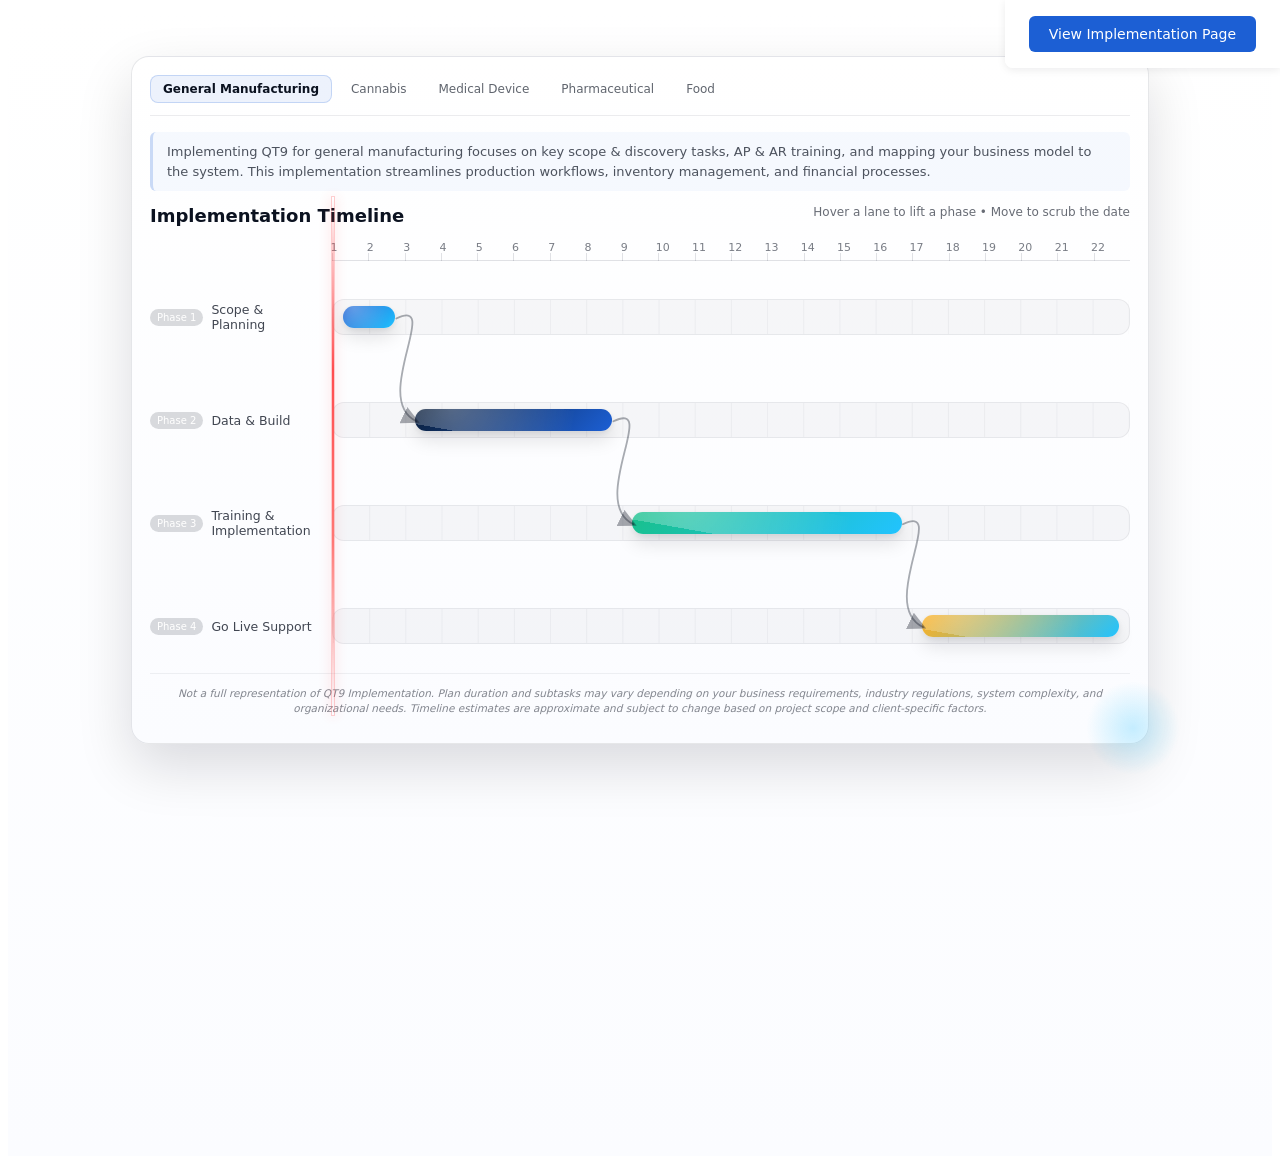
==== commit 4f69c8e8: "Update implementation page with new content and styling" ====
--- a/index.html
+++ b/index.html
@@ -7,6 +7,9 @@
     <link rel="stylesheet" href="styles.css" />
   </head>
   <body>
+    <header class="qt9-simple-header">
+      <a href="implementation.html" class="qt9-implementation-link">View Implementation Page</a>
+    </header>
     <div class="qt9-page-wrap">
       <div class="qt9-timeline-card" role="img" aria-label="Interactive implementation timeline mockup with four phases across weeks.">
         <div class="qt9-tabs">
--- a/styles.css
+++ b/styles.css
@@ -1,6 +1,39 @@
 /* ============================================================
    QT9 Bento Gantt Mock Timeline
    ============================================================ */
+
+/* Simple Header for Navigation */
+.qt9-simple-header {
+  position: fixed;
+  top: 0;
+  right: 0;
+  padding: 16px 24px;
+  z-index: 1000;
+  background: rgba(255, 255, 255, 0.95);
+  backdrop-filter: blur(10px);
+  border-bottom-left-radius: 8px;
+  box-shadow: 0 2px 8px rgba(2, 8, 23, 0.08);
+}
+
+.qt9-implementation-link {
+  display: inline-block;
+  padding: 10px 20px;
+  background: #1c5fd4;
+  color: #ffffff;
+  text-decoration: none;
+  border-radius: 6px;
+  font-size: 14px;
+  font-weight: 500;
+  font-family: system-ui, -apple-system, Segoe UI, Roboto, Arial, sans-serif;
+  transition: all 200ms cubic-bezier(0.2, 0.8, 0.2, 1);
+}
+
+.qt9-implementation-link:hover {
+  background: #1554c0;
+  transform: translateY(-1px);
+  box-shadow: 0 4px 12px rgba(28, 95, 212, 0.3);
+}
+
 .qt9-page-wrap {
   display: flex;
   justify-content: center;
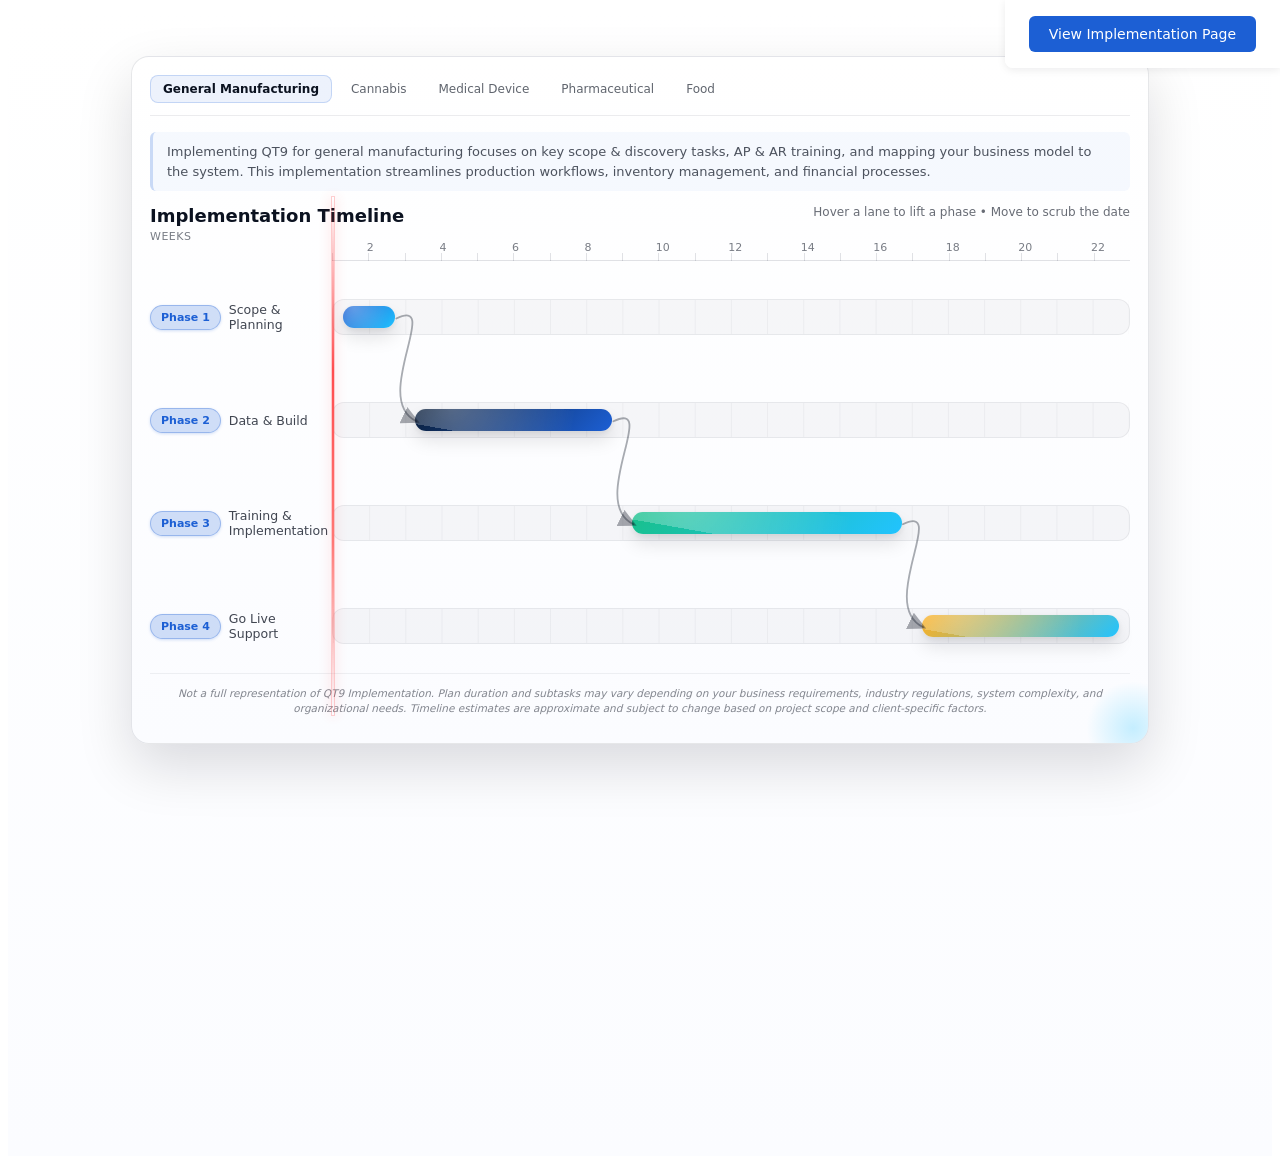
==== commit 6d574198: "Enhance implementation timeline with new labels and task descriptions - Added "WEEKS" label to the a" ====
--- a/index.html
+++ b/index.html
@@ -29,7 +29,9 @@
 
         <!-- Week ticks (start inline with the chart lanes) -->
         <div class="qt9-axis" aria-hidden="true">
-          <div class="qt9-axis-spacer"></div>
+          <div class="qt9-axis-spacer">
+            <span class="qt9-axis-label">WEEKS</span>
+          </div>
           <div class="qt9-ticks" id="week-ticks">
             <!-- Dynamically generated -->
           </div>
--- a/styles.css
+++ b/styles.css
@@ -73,7 +73,7 @@
   background: linear-gradient(180deg, #ffffff 0%, #fbfcff 100%);
   border: 1px solid rgba(15, 23, 42, 0.10);
   box-shadow: 0 22px 55px rgba(2, 8, 23, 0.14);
-  overflow: visible;
+  overflow: hidden;
   display: flex;
   flex-direction: column;
 
@@ -188,6 +188,18 @@
 
 .qt9-axis-spacer {
   height: 1px;
+  position: relative;
+  display: flex;
+  align-items: center;
+}
+
+.qt9-axis-label {
+  font-family: system-ui, -apple-system, Segoe UI, Roboto, Arial, sans-serif;
+  font-size: 11px;
+  color: rgba(11, 18, 32, 0.55);
+  font-weight: 500;
+  text-transform: uppercase;
+  letter-spacing: 0.5px;
 }
 
 .qt9-ticks {
@@ -220,6 +232,10 @@
   font-family: system-ui, -apple-system, Segoe UI, Roboto, Arial, sans-serif;
   font-size: 11px;
   color: rgba(11, 18, 32, 0.55);
+}
+
+.qt9-tick span:empty {
+  display: none;
 }
 
 .qt9-bars {
@@ -263,6 +279,7 @@
 
 .qt9-lane.expanded {
   margin-bottom: 120px;
+  z-index: 50;
 }
 
 .qt9-lane::before {
@@ -354,22 +371,26 @@
 
 .qt9-bar-chip {
   font-family: system-ui, -apple-system, Segoe UI, Roboto, Arial, sans-serif;
-  font-size: 10px;
-  color: white;
-  background: rgba(11, 18, 32, 0.15);
-  padding: 3px 7px;
+  font-size: 11px;
+  font-weight: 600;
+  color: var(--qt9-blue);
+  background: rgba(28, 95, 212, 0.2);
+  padding: 5px 10px;
   border-radius: 999px;
   white-space: nowrap;
   flex-shrink: 0;
   transition: background 380ms cubic-bezier(0.2, 0.8, 0.2, 1),
     box-shadow 380ms cubic-bezier(0.2, 0.8, 0.2, 1),
     transform 380ms cubic-bezier(0.2, 0.8, 0.2, 1);
+  border: 1px solid rgba(28, 95, 212, 0.3);
+  box-shadow: 0 1px 3px rgba(28, 95, 212, 0.2);
 }
 
 .qt9-bar-chip.active {
-  background: rgba(28, 95, 212, 0.25);
-  box-shadow: 0 2px 8px rgba(28, 95, 212, 0.3);
+  background: rgba(28, 95, 212, 0.4);
+  box-shadow: 0 2px 8px rgba(28, 95, 212, 0.4);
   transform: scale(1.05);
+  border-color: rgba(28, 95, 212, 0.5);
 }
 
 .qt9-bar-glint {
@@ -441,11 +462,10 @@
 /* Subtasks panel */
 .qt9-subtasks {
   position: absolute;
-  top: 100%;
+  top: calc(100% + 10px);
   left: 0;
   right: 0;
-  margin-top: 10px;
-  padding: 0;
+  padding: 12px 14px;
   background: rgba(255, 255, 255, 0.95);
   border: 1px solid rgba(15, 23, 42, 0.08);
   border-radius: 12px;
@@ -458,19 +478,19 @@
   pointer-events: none;
   transition: opacity 400ms cubic-bezier(0.2, 0.8, 0.2, 1),
     transform 400ms cubic-bezier(0.2, 0.8, 0.2, 1),
-    padding 400ms cubic-bezier(0.2, 0.8, 0.2, 1),
     max-height 400ms cubic-bezier(0.2, 0.8, 0.2, 1);
-  z-index: 11;
+  z-index: 200;
   max-height: 0;
   overflow: hidden;
+  visibility: hidden;
 }
 
 .qt9-lane.expanded .qt9-subtasks {
   opacity: 1;
   transform: translateY(0) scale(1);
   pointer-events: auto;
-  max-height: 200px;
-  padding: 12px 14px;
+  max-height: 500px;
+  visibility: visible;
 }
 
 .qt9-subtask {
@@ -526,4 +546,12 @@
   .qt9-subtitle {
     font-size: 11px;
   }
-}
+
+  .qt9-axis-label {
+    font-size: 10px;
+  }
+
+  .qt9-tick span {
+    font-size: 9px;
+  }
+}
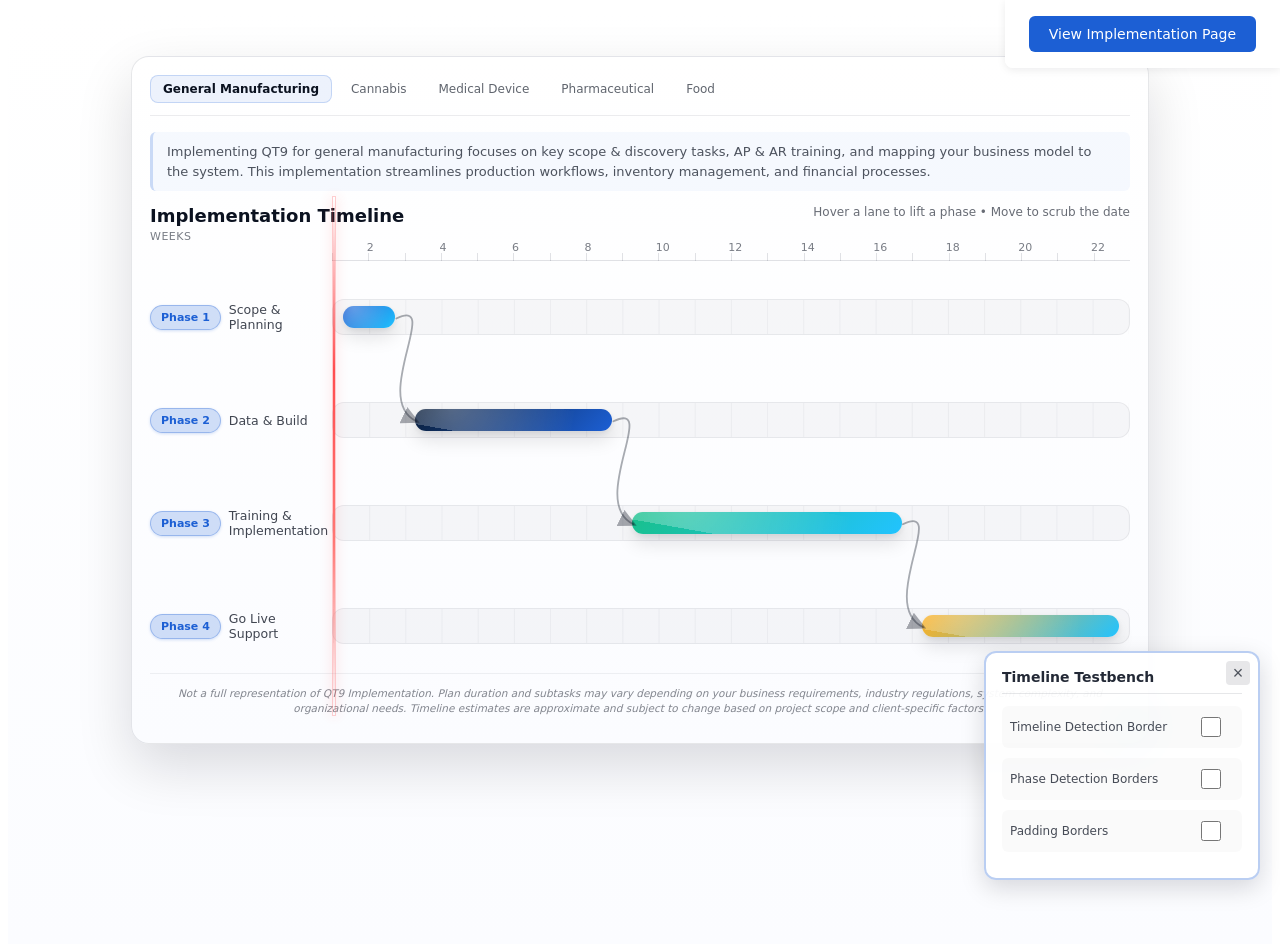
==== commit 3933d051: "Add timeline testbench controls to implementation and index pages" ====
--- a/index.html
+++ b/index.html
@@ -124,5 +124,7 @@
     </div>
 
     <script type="module" src="main.js"></script>
+    <!-- Timeline Testbench Controls - Remove this line and timeline-testbench.js file to disable -->
+    <script src="timeline-testbench.js"></script>
   </body>
 </html>
--- a/styles.css
+++ b/styles.css
@@ -39,7 +39,8 @@
   justify-content: center;
   padding-top: 48px;
   padding-bottom: 200px;
-  min-height: 100vh;
+  min-height: auto;
+  height: auto;
   background: linear-gradient(180deg, #ffffff 0%, #fbfcff 100%);
 }
 
@@ -65,15 +66,16 @@
   --line: rgba(15, 23, 42, 0.12);
 
   width: var(--card-w);
-  height: var(--card-h);
-  max-height: var(--card-h);
+  min-height: var(--card-h);
+  height: auto;
+  max-height: none;
   position: relative;
   border-radius: 18px;
   padding: var(--card-pad);
   background: linear-gradient(180deg, #ffffff 0%, #fbfcff 100%);
   border: 1px solid rgba(15, 23, 42, 0.10);
   box-shadow: 0 22px 55px rgba(2, 8, 23, 0.14);
-  overflow: hidden;
+  overflow: visible;
   display: flex;
   flex-direction: column;
 
@@ -207,6 +209,7 @@
   grid-template-columns: repeat(var(--weeks), 1fr);
   border-bottom: 1px solid var(--line);
   padding-bottom: 6px;
+  position: relative;
 }
 
 .qt9-tick {
@@ -247,13 +250,19 @@
   z-index: 7;
   isolation: isolate;
   cursor: crosshair;
-}
+  padding-bottom: 0;
+  transition: padding-bottom 400ms cubic-bezier(0.2, 0.8, 0.2, 1);
+}
+
+/* Padding is managed dynamically by JavaScript for accurate spacing */
+
 
 .qt9-row {
   display: grid;
   grid-template-columns: var(--label-col) 1fr;
   column-gap: var(--col-gap);
   align-items: center;
+  transition: margin-bottom 400ms cubic-bezier(0.2, 0.8, 0.2, 1);
 }
 
 .qt9-label {
@@ -278,7 +287,7 @@
 }
 
 .qt9-lane.expanded {
-  margin-bottom: 120px;
+  margin-bottom: 0;
   z-index: 50;
 }
 
@@ -477,10 +486,9 @@
   transform: translateY(-8px) scale(0.98);
   pointer-events: none;
   transition: opacity 400ms cubic-bezier(0.2, 0.8, 0.2, 1),
-    transform 400ms cubic-bezier(0.2, 0.8, 0.2, 1),
-    max-height 400ms cubic-bezier(0.2, 0.8, 0.2, 1);
+    transform 400ms cubic-bezier(0.2, 0.8, 0.2, 1);
   z-index: 200;
-  max-height: 0;
+  height: 0;
   overflow: hidden;
   visibility: hidden;
 }
@@ -489,7 +497,9 @@
   opacity: 1;
   transform: translateY(0) scale(1);
   pointer-events: auto;
-  max-height: 500px;
+  height: auto;
+  min-height: fit-content;
+  overflow: visible;
   visibility: visible;
 }
 
@@ -539,8 +549,15 @@
 @media (max-width: 768px) {
   .qt9-timeline-card {
     --card-w: calc(100vw - 2rem);
-    --label-col: 140px;
-    --card-pad: 14px;
+    --card-h: auto;
+    --label-col: 120px;
+    --col-gap: 8px;
+    --card-pad: 12px;
+    min-height: auto;
+  }
+
+  .qt9-bars:has(.qt9-lane.expanded) {
+    padding-bottom: 140px;
   }
 
   .qt9-subtitle {
@@ -554,4 +571,89 @@
   .qt9-tick span {
     font-size: 9px;
   }
-}
+
+  .qt9-bars {
+    gap: 8px;
+  }
+
+  .qt9-lane {
+    height: 32px;
+  }
+}
+
+@media (max-width: 480px) {
+  .qt9-timeline-card {
+    --label-col: 100px;
+    --col-gap: 6px;
+    --card-pad: 10px;
+    min-height: auto;
+  }
+
+  .qt9-bars:has(.qt9-lane.expanded) {
+    padding-bottom: 120px;
+  }
+
+  .qt9-label {
+    font-size: 11px;
+  }
+
+  .qt9-bar-chip {
+    font-size: 10px;
+    padding: 4px 8px;
+  }
+
+  .qt9-tabs {
+    gap: 4px;
+    flex-wrap: wrap;
+  }
+
+  .qt9-tab {
+    font-size: 11px;
+    padding: 5px 10px;
+  }
+}
+
+@media (max-width: 640px) {
+  .qt9-timeline-card {
+    --label-col: 0px;
+    --col-gap: 0px;
+    --card-pad: 8px;
+  }
+
+  .qt9-axis {
+    grid-template-columns: 1fr;
+  }
+
+  .qt9-axis-spacer {
+    height: auto;
+    display: none;
+  }
+
+  .qt9-row {
+    grid-template-columns: 1fr;
+    row-gap: 6px;
+    align-items: start;
+  }
+
+  .qt9-label {
+    flex-direction: column;
+    align-items: flex-start;
+    gap: 4px;
+  }
+
+  /* Timeline expands to full width at smallest breakpoint */
+  .qt9-lane {
+    width: 100%;
+  }
+
+  /* Hitboxes expand to full width, adjust padding */
+  .qt9-swimlane-hitbox {
+    left: calc((100% / var(--weeks)) * var(--start));
+    width: calc((100% / var(--weeks)) * var(--span));
+  }
+
+  .qt9-bar {
+    left: calc((100% / var(--weeks)) * var(--start));
+    width: calc((100% / var(--weeks)) * var(--span));
+  }
+}
